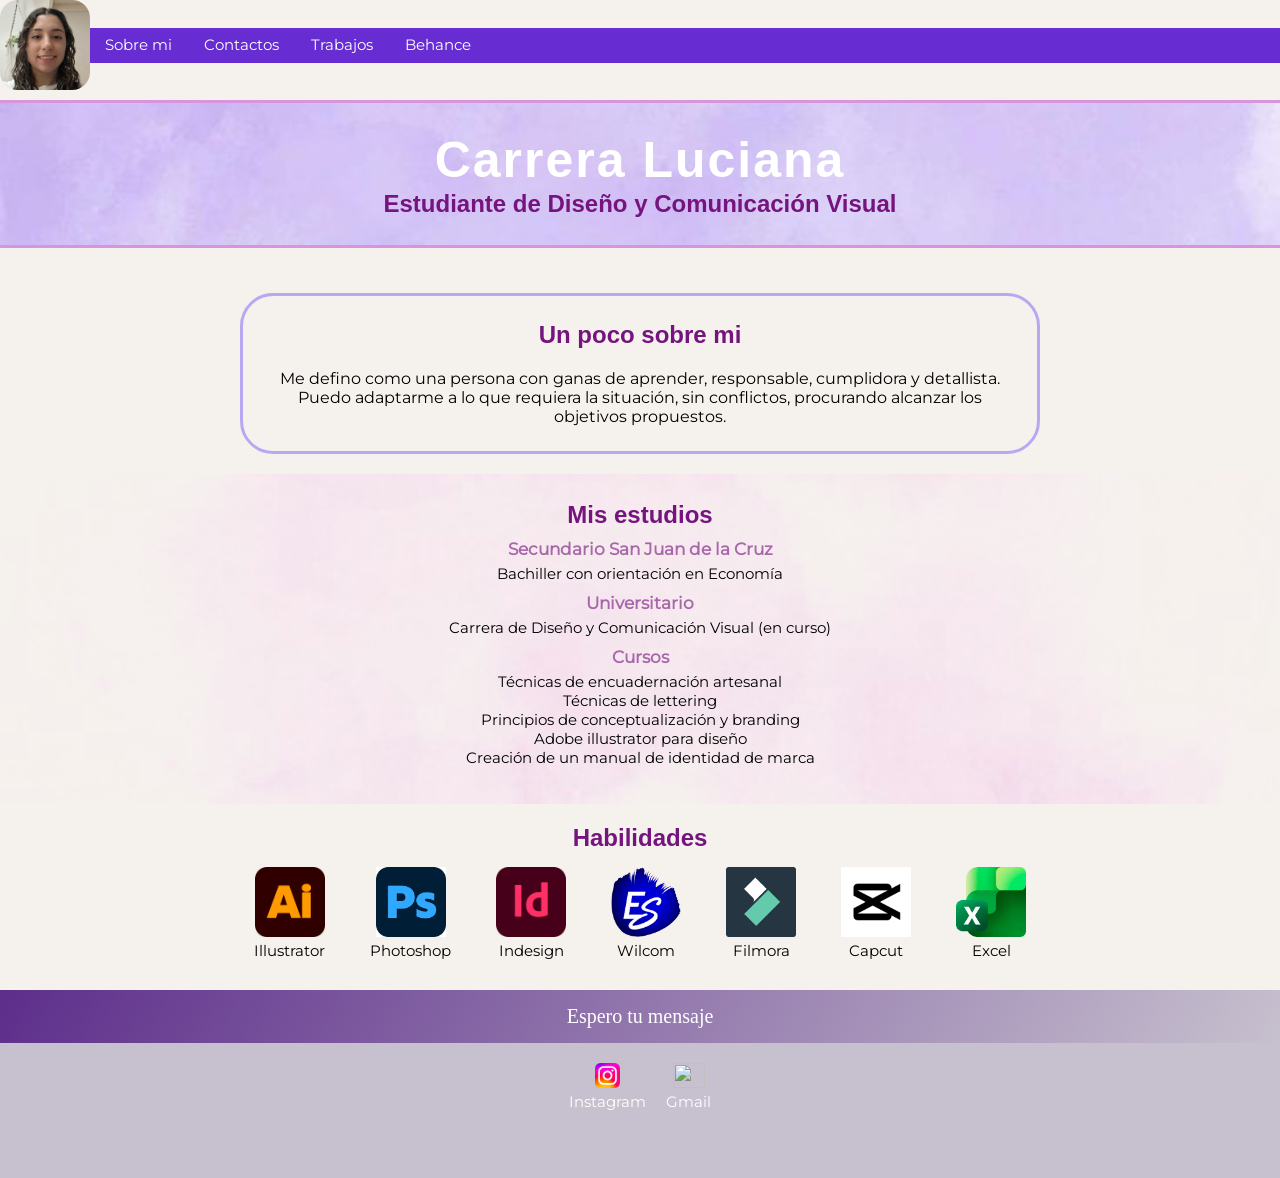
==== index.html @ 027de698 "preentrega" ====
<!DOCTYPE html>
<html>
<!--notas-->

<head>
    <meta charset="utf-8" />
    <title>Prier TP</title>
    <link rel="stylesheet" href="estilos.css" type="text/css">
</head>

<body>
    <header>
        <div class="contenedor">
            <img class="foto" src="img/yo.jpeg" alt="" width="90" height="90" />
            <nav>
                <a href="Sobre-mi.html" target="_self">Sobre mi</a>
                <a href="Contactos.html" target="_self">Contactos</a>
                <a href="Trabajos.html" target="_self">Trabajos</a>
                <a href="https://www.behance.net/lucianacarrera1" target="_blank">Behance</a>
            </nav>
        </div>
    </header>

    <main>
        <section id="info">
            <h1>Carrera Luciana</h1>
            <h2 class="centrado">Estudiante de Diseño y Comunicación Visual</h2>
        </section>

        <section id="yo">
            <article>
                <h2>Un poco sobre mi</h2>
            </article>
            <article>
                <p>Me defino como una persona con ganas de aprender, responsable, cumplidora y detallista.
                    Puedo adaptarme a
                    lo que requiera la situación, sin conflictos, procurando alcanzar los objetivos propuestos.</p>
            </article>
        </section>
        <section id="estudios">
            <h2>Mis estudios</h2>

            <article>
                <h3>Secundario San Juan de la Cruz</h3>
                <p>Bachiller con orientación en Economía</p>
            </article>

            <article>
                <h3>Universitario</h3>
                <p>Carrera de Diseño y Comunicación Visual (en curso)</p>
            </article>

            <article>
                <h3>Cursos</h3>
                <ul>
                    <li>Técnicas de encuadernación artesanal</li>
                    <li>Técnicas de lettering</li>
                    <li>Principios de conceptualización y branding</li>
                    <li>Adobe illustrator para diseño</li>
                    <li>Creación de un manual de identidad de marca</li>
                </ul>
            </article>
        </section>

        <section id="habilidades">
            <h2>Habilidades</h2>
            <ul class="logos">
                <figure>
                    <img src="img/illustrator.png" alt="Illustrator" width="70px" height="70px">
                    <figcaption>
                        Illustrator
                    </figcaption>
                </figure>

                <figure>
                    <img src="img/photoshop.png" alt="photoshop" width="70px" height="70px">
                    <figcaption>
                        Photoshop
                    </figcaption>
                </figure>

                <figure>
                    <img src="img/indesign.png" alt="Indesign" width="70px" height="70px">
                    <figcaption>
                        Indesign
                    </figcaption>
                </figure>

                <figure>
                    <img src="img/wilcom.png" alt="Wilcom" width="70px" height="70px">
                    <figcaption>
                        Wilcom
                    </figcaption>
                </figure>

                <figure>
                    <img src="img/Wondershare_filmora_logo.svg.png" alt="Filmora" width="70px" height="70px">
                    <figcaption>
                        Filmora
                    </figcaption>
                </figure>

                <figure>
                    <img src="img/capcut.png" alt="Capcut" width="70px" height="70px">
                    <figcaption>
                        Capcut
                    </figcaption>
                </figure>

                <figure>
                    <img src="img/excel.png" alt="Excel" width="70px" height="70px">
                    <figcaption>
                        Excel
                    </figcaption>
                </figure>
            </ul>
        </section>

    </main>

    <footer>
        <div>
            <p id="gradiente">Espero tu mensaje</p>
        </div>
        <ul class="gris">
            <li>
                <img src="img/Instagram.png" alt="" width="25" height="25">
                <a href="http://www.instagram.com/lulic_design?igsh=MWIyaWJsNm51OXBpMw==" target="_blank"
                    rel="noopener noreferrer">Instagram</a>
            </li>
            <li>
                <img src="img/Gmail.png" alt="" width="32" height="25">
                <a href="mailto:lucianacarrera2605@gmail.com
                subject=Hola%luciana" target="_top">Gmail</a>
            </li>
        </ul>
    </footer>
</body>

</html>
---- estilos.css ----
@charset "utf-8";
/*notas*/

/*fuentes*/
@font-face {
    font-family: "montserrat-regular";
    src: url(fuentes/Montserrat-Regular.ttf) format(truetype);
    font-weight: normal;
    font-style: normal;
}

@font-face {
    font-family: "montserrat-light";
    src: url(fuentes/Montserrat-Light.ttf);
    font-weight: lighter;
    font-style: normal;
}

@font-face {
    font-family: "montserrat-italic";
    src: url(fuentes/Montserrat-Italic.ttf);
    font-weight: normal;
    font-style: italic;
}

@font-face {
    font-family: "montserrat-bold";
    src: url(fuentes/Montserrat-bold.ttf);
    font-weight: bold;
    font-style: normal;
}

@font-face {
    font-family: "delius-regular";
    src: url(fuentes/Delius-Regular.ttf) format(truetype);
    font-weight: normal;
    font-style: normal;
}

@font-face {
    font-family: "bungee-regular";
    src: url(fuentes/Bungee-Regular.ttf) format(truetype);
    font-weight: normal;
    font-style: normal;
}

@font-face {
    font-family: "galindo-regular";
    src: url(fuentes/Galindo-Regular.ttf) format(truetype);
    font-weight: normal;
    font-style: normal;
}

/*aplicaciones*/
h1 {
    font-family: "bungee-regular", sans-serif;
    color: rgb(255, 255, 255);
    font-size: 50px;
    line-height: 4rem;
    letter-spacing: 2px;
}

h2 {
    font-family: "delius-regular", sans-serif;
    font-size: 24px;
    color: #75147e;
}

* {
    font-family: "montserrat-regular", sans-serif;
    font-size: 15px;
    margin: 0;
    padding: 0;
    box-sizing: border-box;
    list-style-type: none;
    text-align: center;
}

body {
    background-color: rgb(245, 241, 236);
}

main {
    display: flex;
    flex-direction: column;
    align-items: center;
    width: 100%;
}
p {
    font-size: 18px;
}

footer {
    background-color: #c7c0ce;
}

nav {
    display: flex;
    gap: 32px;
    padding: 7px 15px;
    width: 100%;
    height: 35px;
    background-color: rgb(103, 45, 211);

    a {
        text-decoration: none;
        color: #ffffff;
    }

    a:hover {
        color: #a98cdf;
        font-size: 15px;
        font-family: "montserrat-bold";
    }
}

header {
    height: 100px;
}

article {
    margin: 10px;
}


#estudios {
    background-image: url(img/acuarelarosabajo.png);
    background-position: center;
    background-size: cover;
    padding: 27px;
    width: inherit;

    h3 {
        font-size: 17px;
        margin: 10px 0px 5px;
        color: #75147e9c;
    }

    p {
        font-size: 15px;
    }

    li {
        font-size: 15px;
    }
}

#info {
    background-image: url(img/acuarela.jpg);
    background-position: center;
    background-size: cover;
    min-height: 16vh;
    padding: 27px;
    margin: 0px 0px 15px;
    border-left-width: 0;
    border-right-width: 0;
    border-color: #d795dd;
    border-style: solid;
    width: inherit;
}

#gradiente {
    background: linear-gradient(120deg, #5d2e8b, transparent);
    padding: 15px;
    font-size: 20px;
    color: white;
    font-family: 'delius-regular';
}

#yo {
    padding: 15px;
    border: #2500ff4d;
    border-radius: 33px;
    border-style: solid;
    max-width: 800px;
    margin: 30px 0px 20px;

    h2 {
        padding: 0px 0px 10px;
    }

    p {
        font-size: 16px;
    }
}

.gris {
    height: 135px;
    padding: 20px;
    display: flex;
    flex-direction: row;
    justify-content: center;
    align-items: flex-start;
    gap: 20px;

    a {
        font-size: 15px;
        display: flex;
        text-decoration: none;
        color: #ffffff;
    }

    a:hover {
        color: #a98cdf;
        font-size: 15px;
        font-family: "montserrat-bold";
    }
}

.contenedor {
    display: flex;
    align-items: center;
}

.foto {
    border-radius: 18px;
}

#habilidades {
    margin: 5px 0px 30px;
    h2 {
        padding: 15px;
    }

    ul {
        display: flex;
        flex-wrap: wrap;
        justify-content: center;
        gap: 15px 45px;
        min-width: 220px;
    }
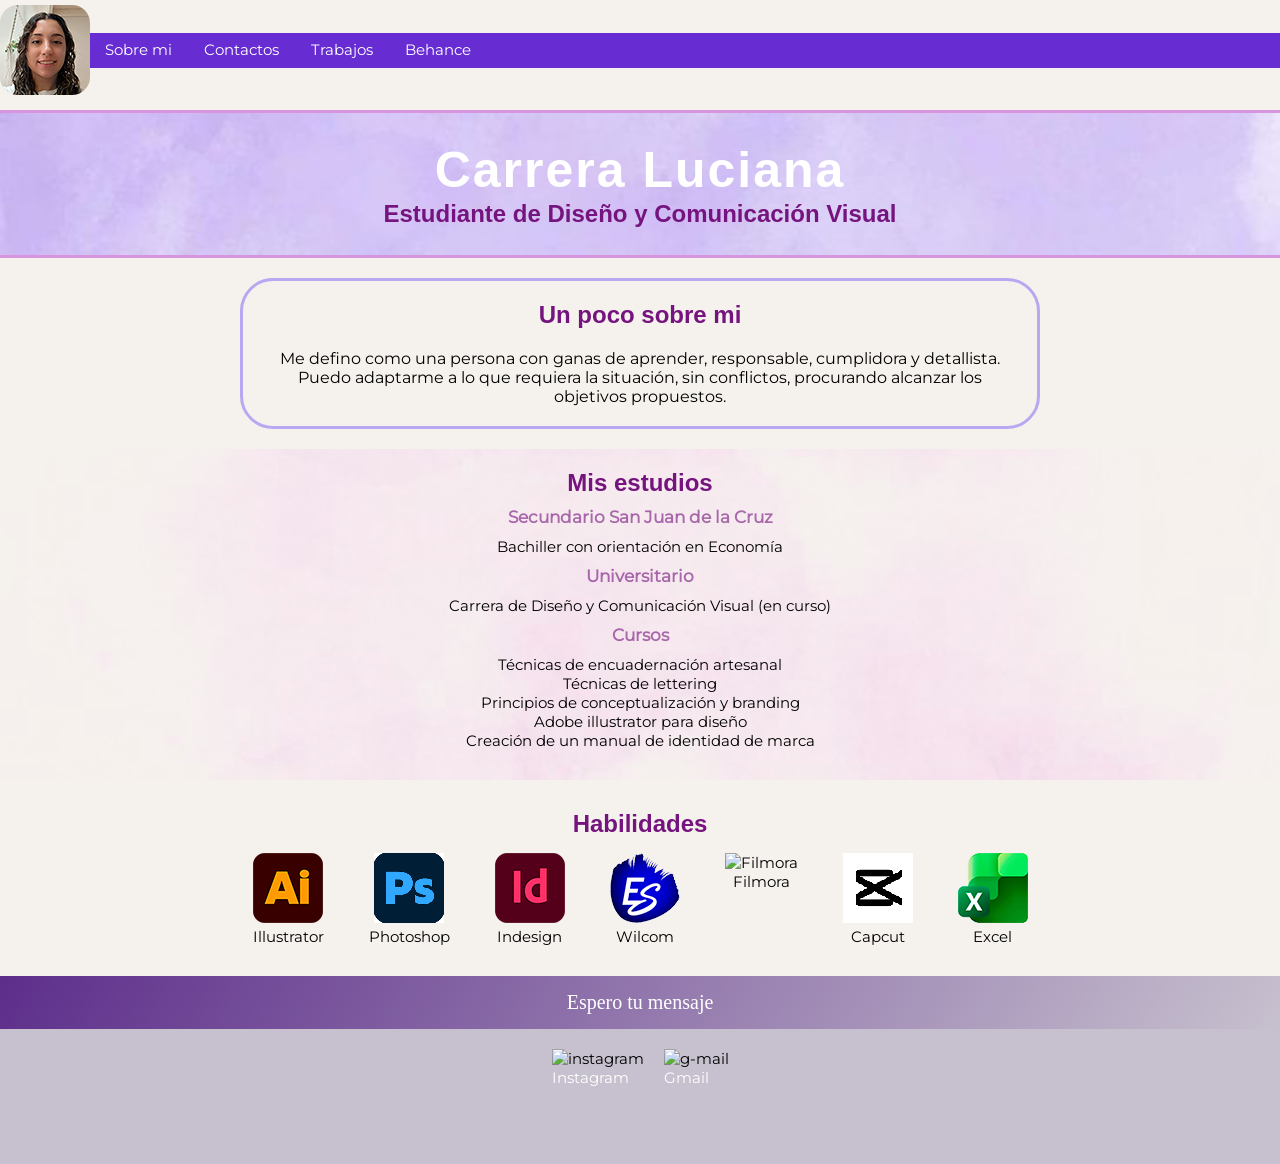
==== commit 9c34a0c5: "entrega" ====
--- a/index.html
+++ b/index.html
@@ -10,15 +10,13 @@
 
 <body>
     <header>
-        <div class="contenedor">
-            <img class="foto" src="img/yo.jpeg" alt="" width="90" height="90" />
-            <nav>
-                <a href="Sobre-mi.html" target="_self">Sobre mi</a>
-                <a href="Contactos.html" target="_self">Contactos</a>
-                <a href="Trabajos.html" target="_self">Trabajos</a>
-                <a href="https://www.behance.net/lucianacarrera1" target="_blank">Behance</a>
-            </nav>
-        </div>
+        <img class="foto" src="img/yo.jpg" alt="foto de perfil" width="90" height="90" />
+        <nav>
+            <a href="Sobre-mi.html" target="_self">Sobre mi</a>
+            <a href="Contactos.html" target="_self">Contactos</a>
+            <a href="Trabajos.html" target="_self">Trabajos</a>
+            <a href="https://www.behance.net/lucianacarrera1" target="_blank">Behance</a>
+        </nav>
     </header>
 
     <main>
@@ -37,6 +35,7 @@
                     lo que requiera la situación, sin conflictos, procurando alcanzar los objetivos propuestos.</p>
             </article>
         </section>
+        
         <section id="estudios">
             <h2>Mis estudios</h2>
 
@@ -64,7 +63,7 @@
 
         <section id="habilidades">
             <h2>Habilidades</h2>
-            <ul class="logos">
+            <div class="logos">
                 <figure>
                     <img src="img/illustrator.png" alt="Illustrator" width="70px" height="70px">
                     <figcaption>
@@ -94,7 +93,7 @@
                 </figure>
 
                 <figure>
-                    <img src="img/Wondershare_filmora_logo.svg.png" alt="Filmora" width="70px" height="70px">
+                    <img src="img/wondershare_filmora_logo.svg.png" alt="Filmora" width="70px" height="70px">
                     <figcaption>
                         Filmora
                     </figcaption>
@@ -113,7 +112,7 @@
                         Excel
                     </figcaption>
                 </figure>
-            </ul>
+            </div>
         </section>
 
     </main>
@@ -124,12 +123,12 @@
         </div>
         <ul class="gris">
             <li>
-                <img src="img/Instagram.png" alt="" width="25" height="25">
+                <img src="img/instagram.png" alt="instagram" width="25" height="25">
                 <a href="http://www.instagram.com/lulic_design?igsh=MWIyaWJsNm51OXBpMw==" target="_blank"
                     rel="noopener noreferrer">Instagram</a>
             </li>
             <li>
-                <img src="img/Gmail.png" alt="" width="32" height="25">
+                <img src="img/gmail.png" alt="g-mail" width="32" height="25">
                 <a href="mailto:lucianacarrera2605@gmail.com
                 subject=Hola%luciana" target="_top">Gmail</a>
             </li>
--- a/estilos.css
+++ b/estilos.css
@@ -11,21 +11,21 @@
 
 @font-face {
     font-family: "montserrat-light";
-    src: url(fuentes/Montserrat-Light.ttf);
+    src: url(fuentes/Montserrat-Light.ttf) format(truetype-variations); 
     font-weight: lighter;
     font-style: normal;
 }
 
 @font-face {
     font-family: "montserrat-italic";
-    src: url(fuentes/Montserrat-Italic.ttf);
+    src: url(fuentes/Montserrat-Italic.ttf) format(truetype-variations);
     font-weight: normal;
     font-style: italic;
 }
 
 @font-face {
     font-family: "montserrat-bold";
-    src: url(fuentes/Montserrat-bold.ttf);
+    src: url(fuentes/Montserrat-bold.ttf) format(truetype-variations);
     font-weight: bold;
     font-style: normal;
 }
@@ -86,6 +86,7 @@
     align-items: center;
     width: 100%;
 }
+
 p {
     font-size: 18px;
 }
@@ -101,21 +102,24 @@
     width: 100%;
     height: 35px;
     background-color: rgb(103, 45, 211);
-
-    a {
-        text-decoration: none;
-        color: #ffffff;
-    }
-
-    a:hover {
-        color: #a98cdf;
-        font-size: 15px;
-        font-family: "montserrat-bold";
-    }
-}
+}
+
+nav a {
+    text-decoration: none;
+    color: #ffffff;
+}
+
+nav a:hover {
+    color: #a98cdf;
+    font-size: 15px;
+    font-family: "montserrat-bold";
+}
+
 
 header {
     height: 100px;
+    display: flex;
+    align-items: center;
 }
 
 article {
@@ -127,22 +131,23 @@
     background-image: url(img/acuarelarosabajo.png);
     background-position: center;
     background-size: cover;
-    padding: 27px;
+    padding: 20px;
+    margin: 10px;
     width: inherit;
-
-    h3 {
-        font-size: 17px;
-        margin: 10px 0px 5px;
-        color: #75147e9c;
-    }
-
-    p {
-        font-size: 15px;
-    }
-
-    li {
-        font-size: 15px;
-    }
+}
+
+#estudios h3 {
+    font-size: 17px;
+    margin: 10px 0px 10px;
+    color: #75147e9c;
+}
+
+#estudios p {
+    font-size: 15px;
+}
+
+#estudios li {
+    font-size: 15px;
 }
 
 #info {
@@ -151,7 +156,7 @@
     background-size: cover;
     min-height: 16vh;
     padding: 27px;
-    margin: 0px 0px 15px;
+    margin: 10px 0px 10px;
     border-left-width: 0;
     border-right-width: 0;
     border-color: #d795dd;
@@ -168,20 +173,20 @@
 }
 
 #yo {
-    padding: 15px;
+    padding: 10px;
     border: #2500ff4d;
     border-radius: 33px;
     border-style: solid;
     max-width: 800px;
-    margin: 30px 0px 20px;
-
-    h2 {
-        padding: 0px 0px 10px;
-    }
-
-    p {
-        font-size: 16px;
-    }
+    margin: 10px 0px 10px;
+}
+
+#yo h2 {
+    padding: 0px 0px 10px;
+}
+
+#yo p {
+    font-size: 16px;
 }
 
 .gris {
@@ -192,24 +197,19 @@
     justify-content: center;
     align-items: flex-start;
     gap: 20px;
-
-    a {
-        font-size: 15px;
-        display: flex;
-        text-decoration: none;
-        color: #ffffff;
-    }
-
-    a:hover {
-        color: #a98cdf;
-        font-size: 15px;
-        font-family: "montserrat-bold";
-    }
-}
-
-.contenedor {
-    display: flex;
-    align-items: center;
+}
+
+.gris a {
+    font-size: 15px;
+    display: flex;
+    text-decoration: none;
+    color: #ffffff;
+}
+
+.gris a:hover {
+    color: #a98cdf;
+    font-size: 15px;
+    font-family: "montserrat-italic";
 }
 
 .foto {
@@ -218,15 +218,16 @@
 
 #habilidades {
     margin: 5px 0px 30px;
-    h2 {
-        padding: 15px;
-    }
-
-    ul {
-        display: flex;
-        flex-wrap: wrap;
-        justify-content: center;
-        gap: 15px 45px;
-        min-width: 220px;
-    }
-  +}
+
+#habilidades h2 {
+    padding: 15px;
+}
+
+#habilidades div {
+    display: flex;
+    flex-wrap: wrap;
+    justify-content: center;
+    gap: 15px 45px;
+    min-width: 220px;
+}
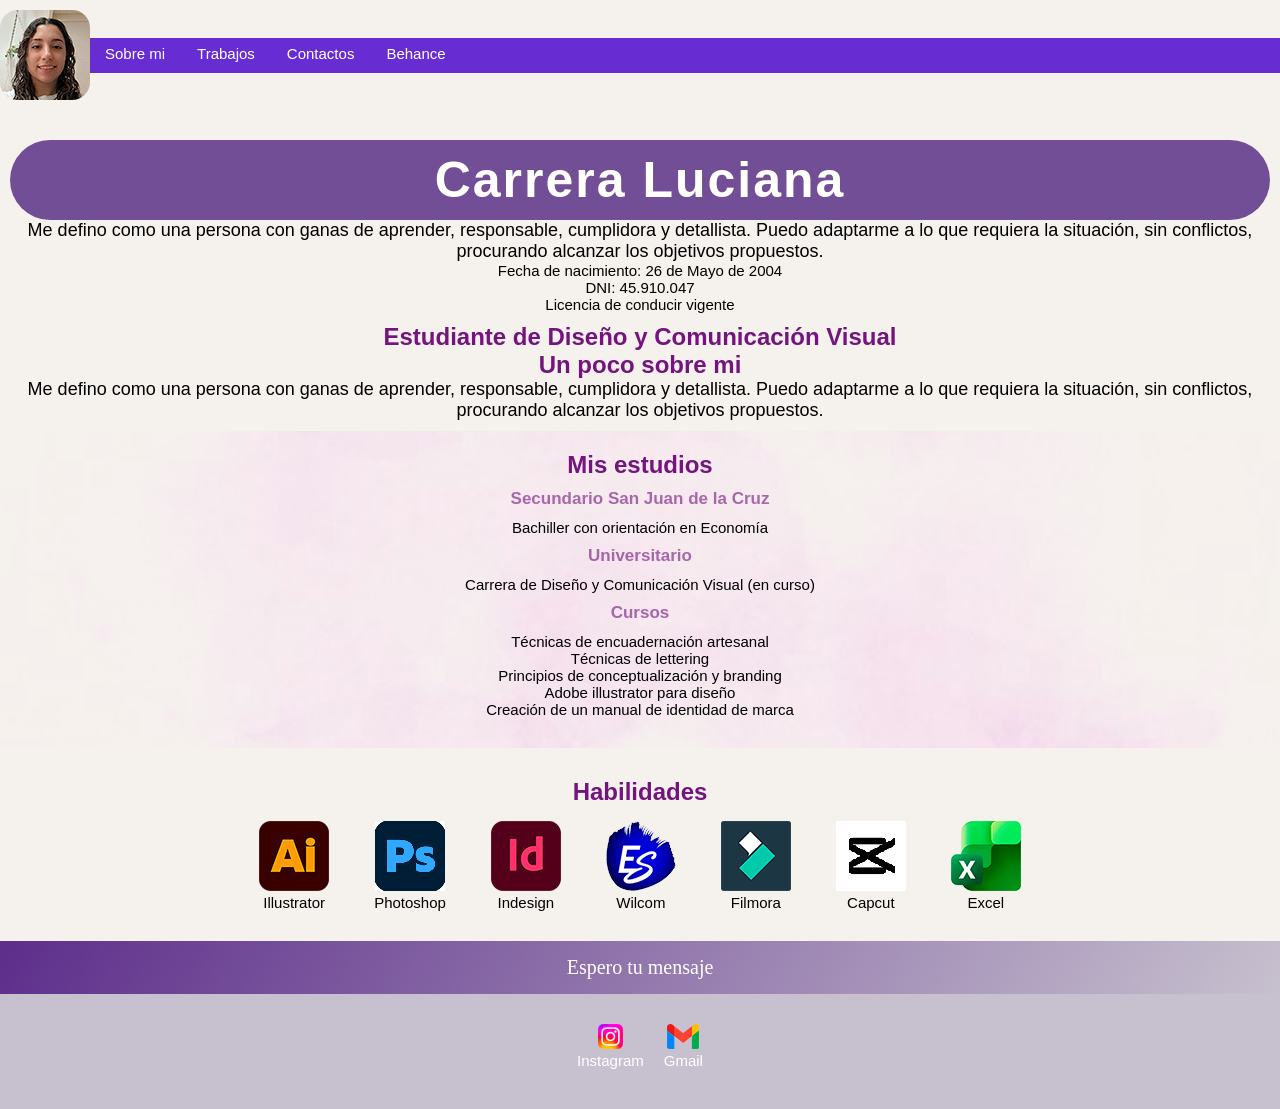
==== commit bd866c22: "agrego fuentes" ====
--- a/index.html
+++ b/index.html
@@ -4,8 +4,9 @@
 
 <head>
     <meta charset="utf-8" />
-    <title>Prier TP</title>
+    <title>Primer TP</title>
     <link rel="stylesheet" href="estilos.css" type="text/css">
+    <link rel="icon" href="img/logo.jpg">
 </head>
 
 <body>
@@ -13,29 +14,36 @@
         <img class="foto" src="img/yo.jpg" alt="foto de perfil" width="90" height="90" />
         <nav>
             <a href="Sobre-mi.html" target="_self">Sobre mi</a>
+            <a href="Trabajos.html" target="_self">Trabajos</a>
             <a href="Contactos.html" target="_self">Contactos</a>
-            <a href="Trabajos.html" target="_self">Trabajos</a>
             <a href="https://www.behance.net/lucianacarrera1" target="_blank">Behance</a>
         </nav>
     </header>
 
     <main>
-        <section id="info">
-            <h1>Carrera Luciana</h1>
+        <section id="infopersonal">
+            <article>
+                <h1 class="nombre">Carrera Luciana</h1>
+                <div>
+                    <p> Me defino como una persona con ganas de aprender, responsable, cumplidora y detallista. Puedo adaptarme a lo que requiera la situación, sin conflictos, procurando alcanzar los objetivos propuestos.</p>
+                    <ol>
+                        <li>Fecha de nacimiento: 26 de Mayo de 2004</li>
+                        <li>DNI: 45.910.047</li>
+                        <li>Licencia de conducir vigente</li>
+                    </ol>
+                </div>
+            </article>
+           
             <h2 class="centrado">Estudiante de Diseño y Comunicación Visual</h2>
         </section>
 
-        <section id="yo">
-            <article>
-                <h2>Un poco sobre mi</h2>
-            </article>
-            <article>
-                <p>Me defino como una persona con ganas de aprender, responsable, cumplidora y detallista.
-                    Puedo adaptarme a
-                    lo que requiera la situación, sin conflictos, procurando alcanzar los objetivos propuestos.</p>
-            </article>
+        <section id="imagenes">
+            <h2>Un poco sobre mi</h2>
+            <p>Me defino como una persona con ganas de aprender, responsable, cumplidora y detallista.
+                Puedo adaptarme a
+                lo que requiera la situación, sin conflictos, procurando alcanzar los objetivos propuestos.</p>
         </section>
-        
+
         <section id="estudios">
             <h2>Mis estudios</h2>
 
--- a/estilos.css
+++ b/estilos.css
@@ -1,59 +1,37 @@
 @charset "utf-8";
-/*notas*/
 
 /*fuentes*/
 @font-face {
-    font-family: "montserrat-regular";
-    src: url(fuentes/Montserrat-Regular.ttf) format(truetype);
+    font-family: "capriola-regular";
+    src: url(fuentes/Capriola-Regular.ttf) format(truetype-variations);
+    font-weight: bold;
+    font-style: normal;
+}
+
+@font-face {
+    font-family: "afacadflux-bold";
+    src: url(fuentes/AfacadFlux-Bold.ttf) format(truetype);
+    font-weight: bold;
+    font-style: normal;
+}
+
+@font-face {
+    font-family: "afacadflux-regular";
+    src: url(fuentes/AfacadFlux-Regular.ttf) format(truetype);
     font-weight: normal;
     font-style: normal;
 }
 
 @font-face {
-    font-family: "montserrat-light";
-    src: url(fuentes/Montserrat-Light.ttf) format(truetype-variations); 
+    font-family: "afacadfluz-light";
+    src: url(fuentes/AfacadFlux-Light.ttf) format(truetype);
     font-weight: lighter;
-    font-style: normal;
-}
-
-@font-face {
-    font-family: "montserrat-italic";
-    src: url(fuentes/Montserrat-Italic.ttf) format(truetype-variations);
-    font-weight: normal;
-    font-style: italic;
-}
-
-@font-face {
-    font-family: "montserrat-bold";
-    src: url(fuentes/Montserrat-bold.ttf) format(truetype-variations);
-    font-weight: bold;
-    font-style: normal;
-}
-
-@font-face {
-    font-family: "delius-regular";
-    src: url(fuentes/Delius-Regular.ttf) format(truetype);
-    font-weight: normal;
-    font-style: normal;
-}
-
-@font-face {
-    font-family: "bungee-regular";
-    src: url(fuentes/Bungee-Regular.ttf) format(truetype);
-    font-weight: normal;
-    font-style: normal;
-}
-
-@font-face {
-    font-family: "galindo-regular";
-    src: url(fuentes/Galindo-Regular.ttf) format(truetype);
-    font-weight: normal;
     font-style: normal;
 }
 
 /*aplicaciones*/
 h1 {
-    font-family: "bungee-regular", sans-serif;
+    font-family: "capriola-regular", sans-serif;
     color: rgb(255, 255, 255);
     font-size: 50px;
     line-height: 4rem;
@@ -112,12 +90,12 @@
 nav a:hover {
     color: #a98cdf;
     font-size: 15px;
-    font-family: "montserrat-bold";
+    font-weight: bold;
 }
 
 
 header {
-    height: 100px;
+    padding: 10px 0px 30px;
     display: flex;
     align-items: center;
 }
@@ -125,7 +103,6 @@
 article {
     margin: 10px;
 }
-
 
 #estudios {
     background-image: url(img/acuarelarosabajo.png);
@@ -178,7 +155,7 @@
     border-radius: 33px;
     border-style: solid;
     max-width: 800px;
-    margin: 10px 0px 10px;
+    margin: 15px 0px 10px;
 }
 
 #yo h2 {
@@ -190,8 +167,7 @@
 }
 
 .gris {
-    height: 135px;
-    padding: 20px;
+    padding: 30px 0px 40px 0px;
     display: flex;
     flex-direction: row;
     justify-content: center;
@@ -209,7 +185,7 @@
 .gris a:hover {
     color: #a98cdf;
     font-size: 15px;
-    font-family: "montserrat-italic";
+    font-style: italic;
 }
 
 .foto {
@@ -230,4 +206,10 @@
     justify-content: center;
     gap: 15px 45px;
     min-width: 220px;
+}
+
+.nombre {
+    background-color: #724E96;
+    padding:10px;
+    border-radius: 40px;
 }
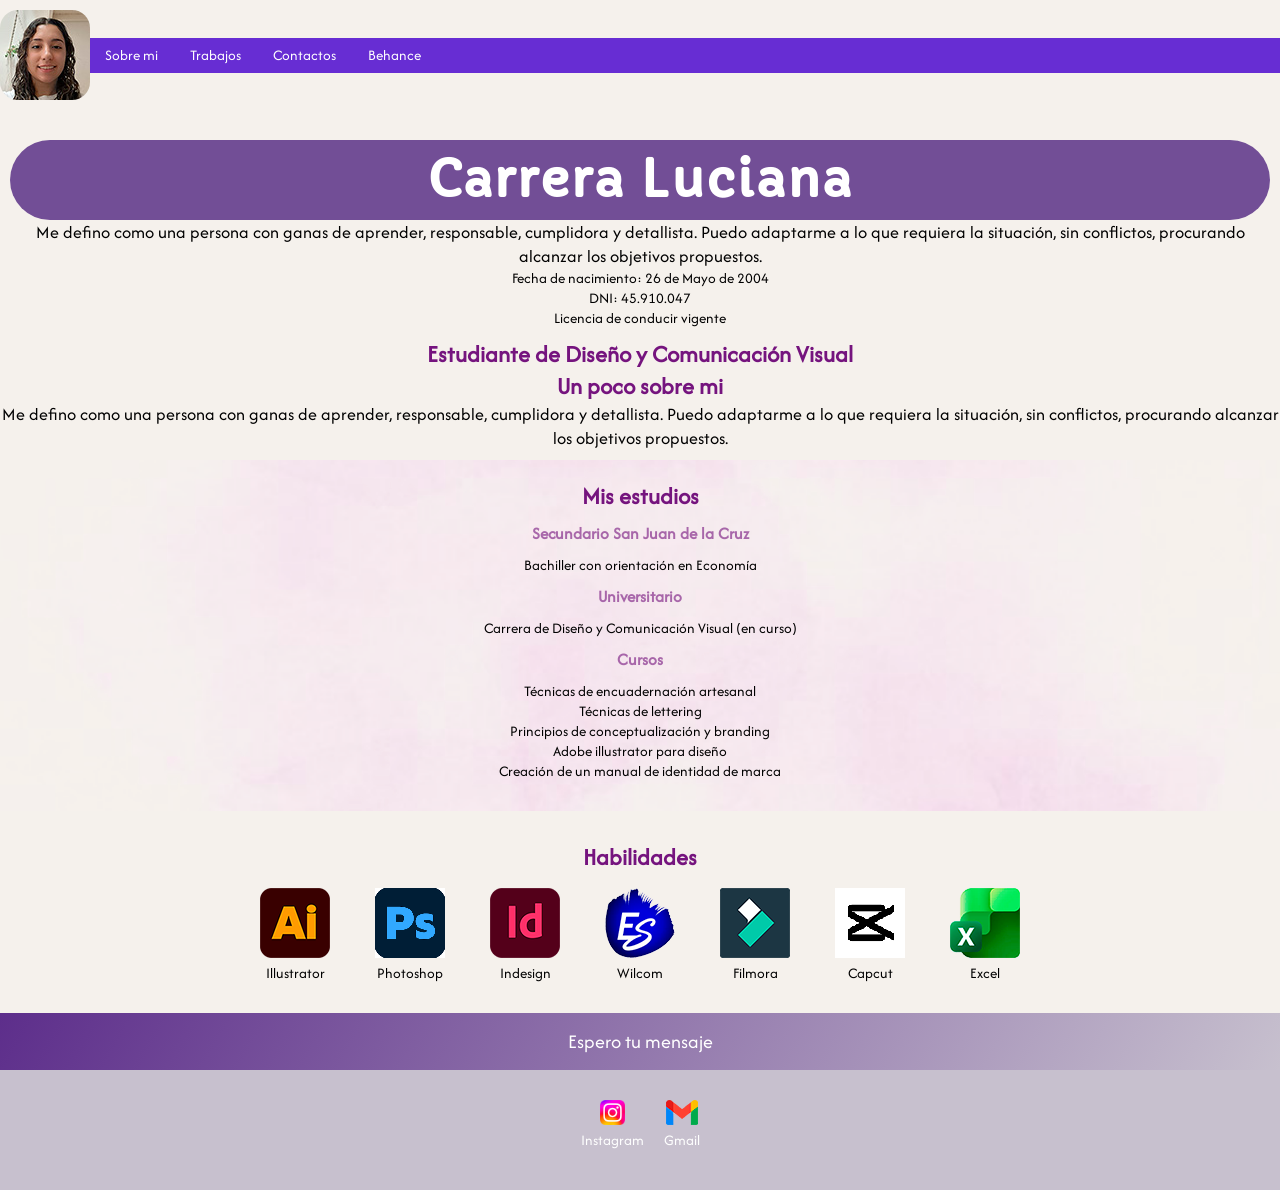
==== commit ec9b6337: "imagenes" ====
--- a/index.html
+++ b/index.html
@@ -13,7 +13,7 @@
     <header>
         <img class="foto" src="img/yo.jpg" alt="foto de perfil" width="90" height="90" />
         <nav>
-            <a href="Sobre-mi.html" target="_self">Sobre mi</a>
+            <a href="sobre-mi.html" target="_self">Sobre mi</a>
             <a href="Trabajos.html" target="_self">Trabajos</a>
             <a href="Contactos.html" target="_self">Contactos</a>
             <a href="https://www.behance.net/lucianacarrera1" target="_blank">Behance</a>
@@ -33,7 +33,6 @@
                     </ol>
                 </div>
             </article>
-           
             <h2 class="centrado">Estudiante de Diseño y Comunicación Visual</h2>
         </section>
 
--- a/estilos.css
+++ b/estilos.css
@@ -1,37 +1,38 @@
 @charset "utf-8";
 
 /*fuentes*/
-@font-face {
-    font-family: "capriola-regular";
-    src: url(fuentes/Capriola-Regular.ttf) format(truetype-variations);
-    font-weight: bold;
+
+@font-face {
+    font-family: "capriola";
+    src: url(fuentes/Capriola-Regular.ttf) format(truetype);
+    font-weight: normal;
     font-style: normal;
+}
+
+@font-face {
+    font-family: "afacadflux-regular";
+    src: url(fuentes/AfacadFlux-Regular.ttf) format(truetype);
+    font-weight: normal;
+    font-size: normal;
 }
 
 @font-face {
     font-family: "afacadflux-bold";
     src: url(fuentes/AfacadFlux-Bold.ttf) format(truetype);
     font-weight: bold;
-    font-style: normal;
-}
-
-@font-face {
-    font-family: "afacadflux-regular";
-    src: url(fuentes/AfacadFlux-Regular.ttf) format(truetype);
-    font-weight: normal;
-    font-style: normal;
-}
-
-@font-face {
-    font-family: "afacadfluz-light";
+    font-size: normal;
+}
+
+@font-face {
+    font-family: "afacadflux-light";
     src: url(fuentes/AfacadFlux-Light.ttf) format(truetype);
     font-weight: lighter;
-    font-style: normal;
+    font-size: normal;
 }
 
 /*aplicaciones*/
 h1 {
-    font-family: "capriola-regular", sans-serif;
+    font-family: "capriola", sans-serif;
     color: rgb(255, 255, 255);
     font-size: 50px;
     line-height: 4rem;
@@ -39,13 +40,13 @@
 }
 
 h2 {
-    font-family: "delius-regular", sans-serif;
+    font-family: "afacadflux-regular", sans-serif;
     font-size: 24px;
     color: #75147e;
 }
 
 * {
-    font-family: "montserrat-regular", sans-serif;
+    font-family: "afacadflux-regular", sans-serif;
     font-size: 15px;
     margin: 0;
     padding: 0;
@@ -146,7 +147,7 @@
     padding: 15px;
     font-size: 20px;
     color: white;
-    font-family: 'delius-regular';
+    font-family: "afacadflux-regular";
 }
 
 #yo {
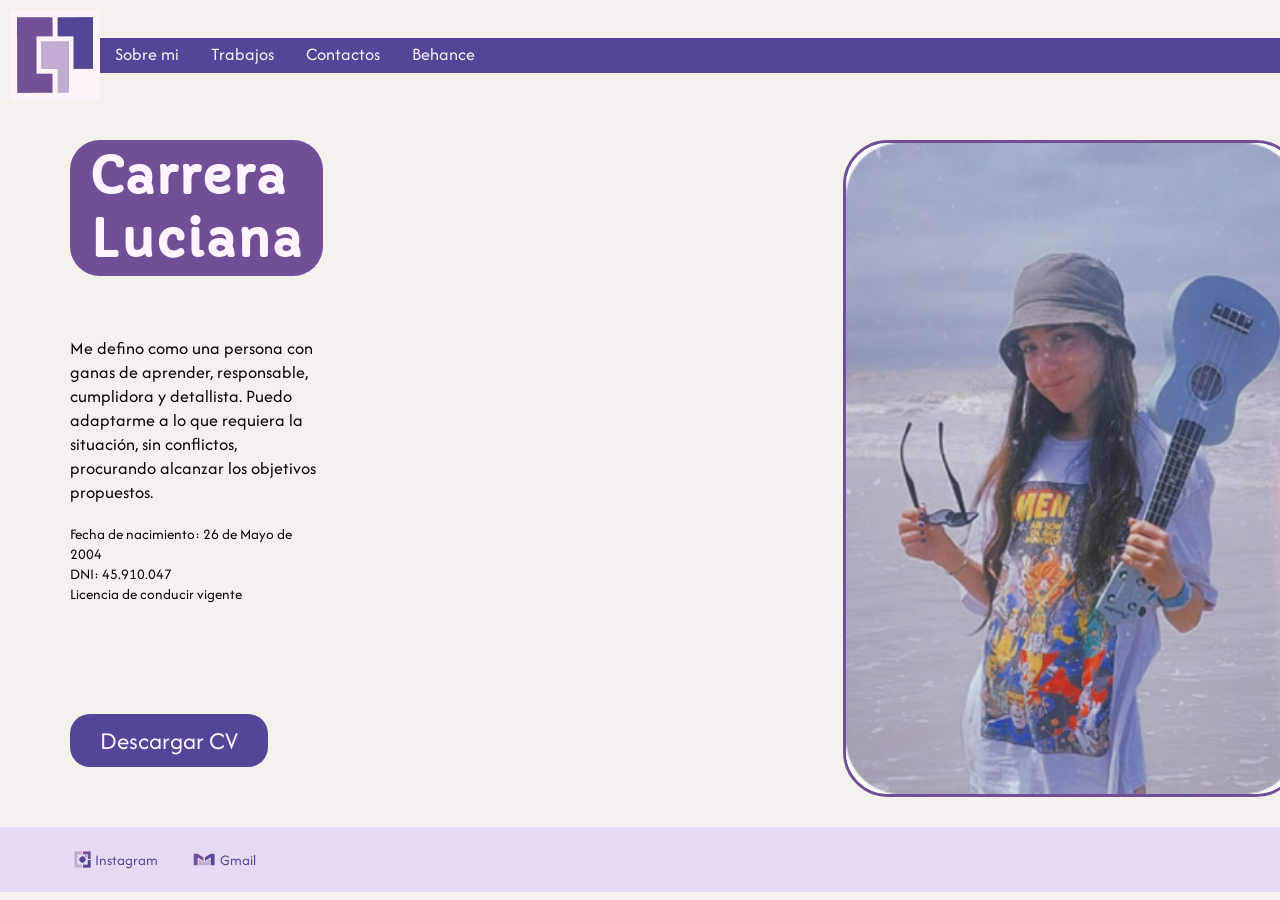
==== commit 57e0ad38: "imagenes index" ====
--- a/index.html
+++ b/index.html
@@ -11,10 +11,10 @@
 
 <body>
     <header>
-        <img class="foto" src="img/yo.jpg" alt="foto de perfil" width="90" height="90" />
+        <img class="foto" src="img/logoj.jpg" alt="foto de perfil" width="90" height="90" />
         <nav>
             <a href="sobre-mi.html" target="_self">Sobre mi</a>
-            <a href="Trabajos.html" target="_self">Trabajos</a>
+            <a href="trabajos.html" target="_self">Trabajos</a>
             <a href="Contactos.html" target="_self">Contactos</a>
             <a href="https://www.behance.net/lucianacarrera1" target="_blank">Behance</a>
         </nav>
@@ -22,120 +22,37 @@
 
     <main>
         <section id="infopersonal">
-            <article>
-                <h1 class="nombre">Carrera Luciana</h1>
+            <article class="nombre">
+                <h1>Carrera Luciana</h1>
                 <div>
-                    <p> Me defino como una persona con ganas de aprender, responsable, cumplidora y detallista. Puedo adaptarme a lo que requiera la situación, sin conflictos, procurando alcanzar los objetivos propuestos.</p>
+                    <p> Me defino como una persona con ganas de aprender, responsable, cumplidora y detallista. Puedo
+                        adaptarme a lo que requiera la situación, sin conflictos, procurando alcanzar los objetivos
+                        propuestos.</p>
                     <ol>
                         <li>Fecha de nacimiento: 26 de Mayo de 2004</li>
                         <li>DNI: 45.910.047</li>
                         <li>Licencia de conducir vigente</li>
                     </ol>
                 </div>
+            <a class="botoncv" href="pdf/carrera_luciana_cv.pdf" download>Descargar CV</a>
             </article>
-            <h2 class="centrado">Estudiante de Diseño y Comunicación Visual</h2>
-        </section>
-
-        <section id="imagenes">
-            <h2>Un poco sobre mi</h2>
-            <p>Me defino como una persona con ganas de aprender, responsable, cumplidora y detallista.
-                Puedo adaptarme a
-                lo que requiera la situación, sin conflictos, procurando alcanzar los objetivos propuestos.</p>
-        </section>
-
-        <section id="estudios">
-            <h2>Mis estudios</h2>
-
-            <article>
-                <h3>Secundario San Juan de la Cruz</h3>
-                <p>Bachiller con orientación en Economía</p>
+            <article class="imagenpersonal">
+                <img src="img/fotopersonal1.jpg" alt="fotopersonal1">
+                <img src="img/fotopersonal2.jpg" alt="fotopersonal2">
             </article>
-
-            <article>
-                <h3>Universitario</h3>
-                <p>Carrera de Diseño y Comunicación Visual (en curso)</p>
-            </article>
-
-            <article>
-                <h3>Cursos</h3>
-                <ul>
-                    <li>Técnicas de encuadernación artesanal</li>
-                    <li>Técnicas de lettering</li>
-                    <li>Principios de conceptualización y branding</li>
-                    <li>Adobe illustrator para diseño</li>
-                    <li>Creación de un manual de identidad de marca</li>
-                </ul>
-            </article>
-        </section>
-
-        <section id="habilidades">
-            <h2>Habilidades</h2>
-            <div class="logos">
-                <figure>
-                    <img src="img/illustrator.png" alt="Illustrator" width="70px" height="70px">
-                    <figcaption>
-                        Illustrator
-                    </figcaption>
-                </figure>
-
-                <figure>
-                    <img src="img/photoshop.png" alt="photoshop" width="70px" height="70px">
-                    <figcaption>
-                        Photoshop
-                    </figcaption>
-                </figure>
-
-                <figure>
-                    <img src="img/indesign.png" alt="Indesign" width="70px" height="70px">
-                    <figcaption>
-                        Indesign
-                    </figcaption>
-                </figure>
-
-                <figure>
-                    <img src="img/wilcom.png" alt="Wilcom" width="70px" height="70px">
-                    <figcaption>
-                        Wilcom
-                    </figcaption>
-                </figure>
-
-                <figure>
-                    <img src="img/wondershare_filmora_logo.svg.png" alt="Filmora" width="70px" height="70px">
-                    <figcaption>
-                        Filmora
-                    </figcaption>
-                </figure>
-
-                <figure>
-                    <img src="img/capcut.png" alt="Capcut" width="70px" height="70px">
-                    <figcaption>
-                        Capcut
-                    </figcaption>
-                </figure>
-
-                <figure>
-                    <img src="img/excel.png" alt="Excel" width="70px" height="70px">
-                    <figcaption>
-                        Excel
-                    </figcaption>
-                </figure>
-            </div>
         </section>
 
     </main>
 
     <footer>
-        <div>
-            <p id="gradiente">Espero tu mensaje</p>
-        </div>
         <ul class="gris">
             <li>
-                <img src="img/instagram.png" alt="instagram" width="25" height="25">
+                <img src="img/instagramvioleta.png" alt="instagram" width="25" height="25">
                 <a href="http://www.instagram.com/lulic_design?igsh=MWIyaWJsNm51OXBpMw==" target="_blank"
                     rel="noopener noreferrer">Instagram</a>
             </li>
             <li>
-                <img src="img/gmail.png" alt="g-mail" width="32" height="25">
+                <img src="img/gmailvioleta.png" alt="g-mail" width="32" height="25">
                 <a href="mailto:lucianacarrera2605@gmail.com
                 subject=Hola%luciana" target="_top">Gmail</a>
             </li>
--- a/estilos.css
+++ b/estilos.css
@@ -31,20 +31,6 @@
 }
 
 /*aplicaciones*/
-h1 {
-    font-family: "capriola", sans-serif;
-    color: rgb(255, 255, 255);
-    font-size: 50px;
-    line-height: 4rem;
-    letter-spacing: 2px;
-}
-
-h2 {
-    font-family: "afacadflux-regular", sans-serif;
-    font-size: 24px;
-    color: #75147e;
-}
-
 * {
     font-family: "afacadflux-regular", sans-serif;
     font-size: 15px;
@@ -52,26 +38,51 @@
     padding: 0;
     box-sizing: border-box;
     list-style-type: none;
-    text-align: center;
-}
+}
+
+h1 {
+    font-family: "capriola", sans-serif;
+    color: var(--crema);
+    font-size: 50px;
+    letter-spacing: 2px;
+    background-color: var(--violeta-oscuro);
+    border-radius: 30px;
+    padding: 5px 20px 5px 20px;
+    display: inline-block;
+    width: fit-content;
+}
+
+h2 {
+    font-family: "capriola", sans-serif;
+    font-size: 24px;
+    color: #75147e;
+}
+
+h3 {
+    font-family: "afacadflux-bold";
+    font-size: 32px;
+    color: #724E96;
+}
+
+h4 {
+    font-family: "afacadflux-regular";
+    font-size: 20px;
+}
+
+p {
+    font-size: 18px;
+    font-family: "afacadflux-regular";
+}
+
 
 body {
     background-color: rgb(245, 241, 236);
 }
 
-main {
-    display: flex;
-    flex-direction: column;
-    align-items: center;
-    width: 100%;
-}
-
-p {
-    font-size: 18px;
-}
-
-footer {
-    background-color: #c7c0ce;
+header {
+    padding: 10px 0 30px 10px;
+    display: flex;
+    align-items: center;
 }
 
 nav {
@@ -80,137 +91,175 @@
     padding: 7px 15px;
     width: 100%;
     height: 35px;
-    background-color: rgb(103, 45, 211);
+    background-color: var(--nav);
+    align-items: flex-end;
 }
 
 nav a {
     text-decoration: none;
-    color: #ffffff;
+    color: var(--crema);
+    font-size: 18px;
 }
 
 nav a:hover {
-    color: #a98cdf;
-    font-size: 15px;
+    color: #1d115c;
+    font-size: 18px;
     font-weight: bold;
 }
 
-
-header {
-    padding: 10px 0px 30px;
-    display: flex;
-    align-items: center;
+main {
+    display: flex;
+    width: 100%;
+    margin: 0 60px 0 60px;
+}
+
+footer {
+    background-color: var(--footer);
+    margin: 20px 0 0 0;
 }
 
 article {
     margin: 10px;
 }
 
-#estudios {
-    background-image: url(img/acuarelarosabajo.png);
-    background-position: center;
-    background-size: cover;
-    padding: 20px;
-    margin: 10px;
-    width: inherit;
-}
-
-#estudios h3 {
-    font-size: 17px;
-    margin: 10px 0px 10px;
-    color: #75147e9c;
-}
-
-#estudios p {
-    font-size: 15px;
-}
-
-#estudios li {
-    font-size: 15px;
-}
-
-#info {
-    background-image: url(img/acuarela.jpg);
-    background-position: center;
-    background-size: cover;
-    min-height: 16vh;
-    padding: 27px;
-    margin: 10px 0px 10px;
-    border-left-width: 0;
-    border-right-width: 0;
-    border-color: #d795dd;
-    border-style: solid;
-    width: inherit;
-}
-
-#gradiente {
-    background: linear-gradient(120deg, #5d2e8b, transparent);
-    padding: 15px;
-    font-size: 20px;
-    color: white;
-    font-family: "afacadflux-regular";
-}
-
-#yo {
-    padding: 10px;
-    border: #2500ff4d;
-    border-radius: 33px;
-    border-style: solid;
-    max-width: 800px;
-    margin: 15px 0px 10px;
-}
-
-#yo h2 {
-    padding: 0px 0px 10px;
-}
-
-#yo p {
-    font-size: 16px;
-}
-
 .gris {
-    padding: 30px 0px 40px 0px;
-    display: flex;
-    flex-direction: row;
-    justify-content: center;
-    align-items: flex-start;
-    gap: 20px;
+    padding: 20px 0 20px 0;
+    display: flex;
+    flex-direction: row;
+    gap: 30px;
+    margin: 0 70px;
+}
+
+.gris li {
+    display: flex;
+    flex-direction: row;
+    align-items: center;
 }
 
 .gris a {
     font-size: 15px;
     display: flex;
     text-decoration: none;
-    color: #ffffff;
+    color: var(--nav);
 }
 
 .gris a:hover {
-    color: #a98cdf;
+    color: var(--crema);
     font-size: 15px;
     font-style: italic;
 }
 
-.foto {
-    border-radius: 18px;
-}
-
-#habilidades {
-    margin: 5px 0px 30px;
-}
-
-#habilidades h2 {
-    padding: 15px;
-}
-
-#habilidades div {
+:root {
+    --crema: #FFF4FF;
+    --violeta-oscuro: #724E96;
+    --lila: #D8CAE6;
+    --nav: #534698;
+    --footer: #E7DAF4;
+}
+
+/*index.html*/
+#mainsobremi {
+    gap: 400px;
+}
+
+#infopersonal {
+    display: flex;
+    flex-direction: row;
+    gap: 500px;
+}
+
+.imagenpersonal {
+    display: flex;
+    flex-direction: row;
+    gap: 20px;
+    img {
+        border: solid;
+        border-radius: 45px;
+        border-color: var(--violeta-oscuro);
+    }
+}
+
+.botoncv {
+    background-color: var(--nav);
+    color: var(--crema);
+    padding: 10px 30px;
+    border-radius: 20px;
+    margin: 70px 0 30px 0;
+    font-size: 25px;
+    text-decoration: none;
+    display: inline-block;
+    width: fit-content;
+}
+
+.botoncv:hover {
+background-color: var(--lila);
+color: var(--nav);
+}
+
+.nombre {
+    max-width: 500px;
+    display: flex;
+    flex-direction: column;
+    p {
+        margin: 20px 0
+    }
+    div {
+    padding: 40px 0;
+    }
+}
+
+/*sobre-mi.html*/
+.habilidadesection {
+    display: flex;
+    flex-direction: column;
+    align-items: center;
+h3 {
+    background: var(--lila);
+    padding: 5px 40px;
+    border-radius: 20px;
+    margin: 0 10px 30px;
+}
+}
+
+.habilidades {
     display: flex;
     flex-wrap: wrap;
-    justify-content: center;
-    gap: 15px 45px;
-    min-width: 220px;
-}
-
-.nombre {
-    background-color: #724E96;
-    padding:10px;
-    border-radius: 40px;
-}+    align-items: center;
+    flex-direction: column;
+    height: 750px;
+    gap: 25px;
+li {
+    display: flex;
+    flex-direction: column;
+    align-items: center;
+}
+ h4 {
+    padding: 0 0 7px;
+}
+}
+
+.estudios {
+    max-width: 400px;
+    article {
+        margin: 30px 0 30px 0;
+    }
+    li {
+        font-size: 18px;
+    }
+}
+
+/*trabajos.html*/
+#maintrabajos {
+    display: flex;
+    flex-direction: column;
+    div {
+    display: flex;
+    flex-wrap: wrap;
+    max-width: 1920px;
+    padding: 10px 0px 10px 0px;
+    gap: 10px;
+} 
+h3 {
+    margin: 20px 0 5px 0;
+}
+}
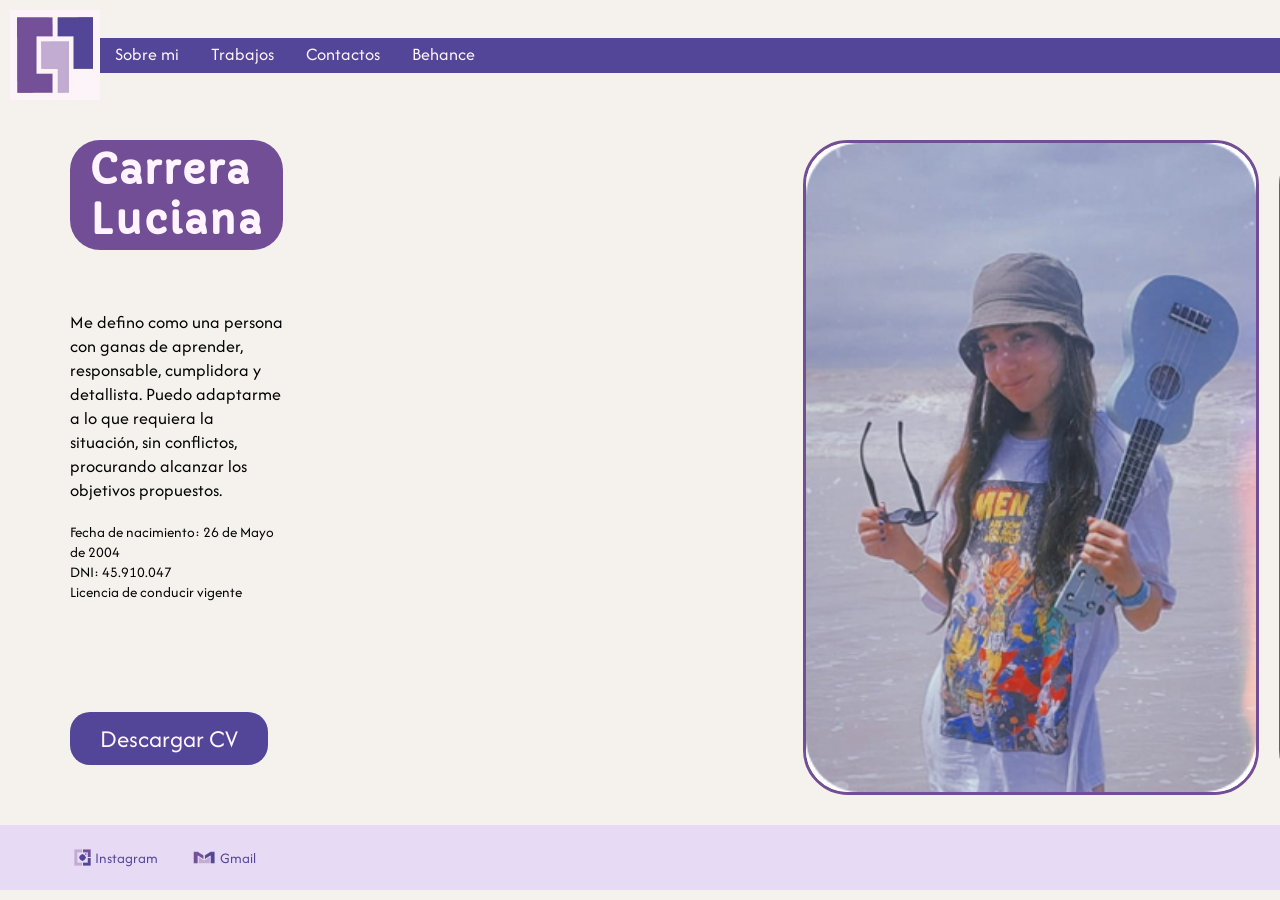
==== commit da05ae47: "me habia olvidado de linkear el nav" ====
--- a/index.html
+++ b/index.html
@@ -15,7 +15,7 @@
         <nav>
             <a href="sobre-mi.html" target="_self">Sobre mi</a>
             <a href="trabajos.html" target="_self">Trabajos</a>
-            <a href="Contactos.html" target="_self">Contactos</a>
+            <a href="contacto.html" target="_self">Contactos</a>
             <a href="https://www.behance.net/lucianacarrera1" target="_blank">Behance</a>
         </nav>
     </header>
--- a/estilos.css
+++ b/estilos.css
@@ -43,13 +43,13 @@
 h1 {
     font-family: "capriola", sans-serif;
     color: var(--crema);
-    font-size: 50px;
+    font-size: 40px;
     letter-spacing: 2px;
     background-color: var(--violeta-oscuro);
     border-radius: 30px;
     padding: 5px 20px 5px 20px;
     display: inline-block;
-    width: fit-content;
+    max-width: 400px;
 }
 
 h2 {
@@ -263,3 +263,41 @@
     margin: 20px 0 5px 0;
 }
 }
+
+/*contacto*/
+
+#maincontacto{
+    display: flex;
+    flex-direction: column;
+}
+
+form {
+    width: 100%;
+    height: auto;
+    border: 1px solid var(--violeta-oscuro);
+    display: flex;
+    flex-wrap: wrap;
+}
+
+form div {
+    width: 50%;
+    height: auto;
+    padding: 20px;
+    margin-bottom: 5px;
+}
+
+label{
+    display: block;
+}
+
+input {
+    width: 100%;
+    height: 30px;
+    background-color: var(--lila);
+    margin-bottom: 5px;
+}
+
+input[type=radio], input[type=checkbox] {
+    width: auto;
+    height: auto;
+}
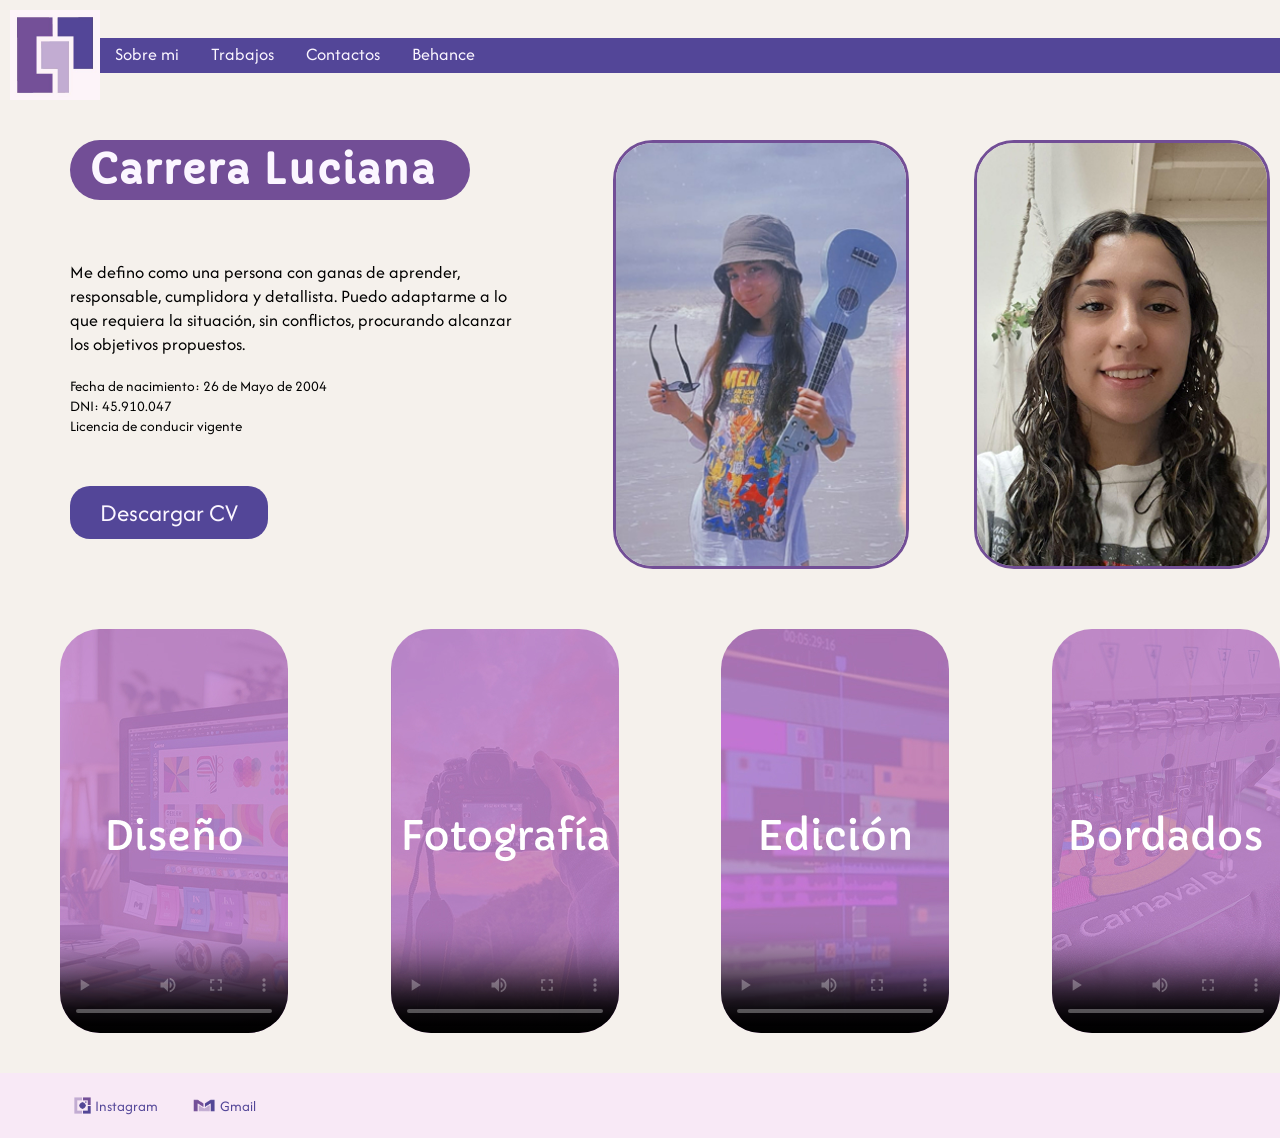
==== commit d2d5db42: "subi imagen para animación" ====
--- a/index.html
+++ b/index.html
@@ -7,6 +7,7 @@
     <title>Primer TP</title>
     <link rel="stylesheet" href="estilos.css" type="text/css">
     <link rel="icon" href="img/logo.jpg">
+    <meta name="viewport" content="width=device-width, initial-scale=1.0">
 </head>
 
 <body>
@@ -20,7 +21,7 @@
         </nav>
     </header>
 
-    <main>
+    <main id="mainindex">
         <section id="infopersonal">
             <article class="nombre">
                 <h1>Carrera Luciana</h1>
@@ -34,7 +35,7 @@
                         <li>Licencia de conducir vigente</li>
                     </ol>
                 </div>
-            <a class="botoncv" href="pdf/carrera_luciana_cv.pdf" download>Descargar CV</a>
+                <a class="botoncv" href="pdf/carrera_luciana_cv.pdf" download>Descargar CV</a>
             </article>
             <article class="imagenpersonal">
                 <img src="img/fotopersonal1.jpg" alt="fotopersonal1">
@@ -42,6 +43,33 @@
             </article>
         </section>
 
+        <section class="videos">
+            <video src="video/formatos/diseño.mp4" poster="img/poster/diseño.jpg" controls loop width="228"
+                height="404">
+                <source src="video/formatos/diseño.ogv" type="video/ogv">
+                <source src="video/formatos/diseño.webm" type="video/webm">
+            </video>
+
+            <div>
+                <video src="video/formatos/fotografia.mp4" poster="img/poster/fotografia.jpg" controls loop width="228"
+                    height="404">
+                    <source src="video/formatos/fotografia.ogv" type="video/ogv">
+                    <source src="video/formatos/fotografia.webm" type="video/webm">
+                </video>
+            </div>
+
+            <video src="video/formatos/edicion.mp4" poster="img/poster/edicion.jpg" controls loop width="228"
+                height="404">
+                <source src="video/formatos/edicion.ogv" type="video/ogv">
+                <source src="video/formatos/edicion.webm" type="video/webm">
+            </video>
+
+            <video src="video/formatos/bordados.mp4" poster="img/poster/bordados.jpg" controls loop width="228"
+                height="404">
+                <source src="video/formatos/bordados.ogv" type="video/ogv">
+                <source src="video/formatos/bordados.webm" type="video/webm">
+            </video>
+        </section>
     </main>
 
     <footer>
@@ -53,8 +81,7 @@
             </li>
             <li>
                 <img src="img/gmailvioleta.png" alt="g-mail" width="32" height="25">
-                <a href="mailto:lucianacarrera2605@gmail.com
-                subject=Hola%luciana" target="_top">Gmail</a>
+                <a href="mailto:lucianacarrera2605@gmail.comsubject=Hola%luciana" target="_top">Gmail</a>
             </li>
         </ul>
     </footer>
--- a/estilos.css
+++ b/estilos.css
@@ -110,12 +110,12 @@
 main {
     display: flex;
     width: 100%;
-    margin: 0 60px 0 60px;
+    padding: 0 0 0 60px;
 }
 
 footer {
     background-color: var(--footer);
-    margin: 20px 0 0 0;
+    margin: 40px 0 0 0;
 }
 
 article {
@@ -150,32 +150,59 @@
 }
 
 :root {
-    --crema: #FFF4FF;
+    --crema: #fbf6ff;
     --violeta-oscuro: #724E96;
     --lila: #D8CAE6;
     --nav: #534698;
-    --footer: #E7DAF4;
+    --footer: #f8e9f6;
 }
 
 /*index.html*/
-#mainsobremi {
-    gap: 400px;
+
+#mainindex {
+    display: flex;
+    flex-direction: column;
+    width: 100%;
+    min-height: auto;
+    overflow: hidden;
+    background-repeat: repeat-y;
+    background-position: right 0;
+    background-size: 462px;
+    animation-name: cambiatrama;
+    animation-duration: 2s;
+    animation-iteration-count: infinite;
+    animation-direction: alternate;
+    animation-timing-function: ease-in-out;
+}
+
+
+@keyframes cambiatrama {
+    0% {
+        background-image: url(img/trama1.png);
+    }
+
+    100% {
+        background-image: url(img/trama2.png);
+    }
 }
 
 #infopersonal {
     display: flex;
     flex-direction: row;
-    gap: 500px;
+    gap: 70px;
 }
 
 .imagenpersonal {
     display: flex;
     flex-direction: row;
-    gap: 20px;
+    gap: 65px;
+
     img {
         border: solid;
-        border-radius: 45px;
+        border-radius: 40px;
         border-color: var(--violeta-oscuro);
+        min-width: 150px;
+        object-fit: cover;
     }
 }
 
@@ -184,7 +211,7 @@
     color: var(--crema);
     padding: 10px 30px;
     border-radius: 20px;
-    margin: 70px 0 30px 0;
+    margin: 10px 0 30px 0;
     font-size: 25px;
     text-decoration: none;
     display: inline-block;
@@ -192,33 +219,80 @@
 }
 
 .botoncv:hover {
-background-color: var(--lila);
-color: var(--nav);
+    background-color: var(--lila);
+    color: var(--nav);
 }
 
 .nombre {
     max-width: 500px;
     display: flex;
     flex-direction: column;
+
     p {
         margin: 20px 0
     }
+
     div {
-    padding: 40px 0;
-    }
-}
+        padding: 40px 0;
+    }
+}
+
+
+
+.videos {
+    display: flex;
+    flex-direction: row;
+    max-width: 1255px;
+    justify-content: space-between;
+    padding: 50px 0 0 0;
+
+    div {
+        display: flex;
+        flex-direction: column;
+    }
+
+    video {
+        border-radius: 40px;
+    }
+}
+
+
 
 /*sobre-mi.html*/
+
+#mainsobremi {
+    gap: 400px;
+    background-image: url(img/trama1.png);
+    background-repeat: repeat-y;
+    background-position: right top;
+    animation-name: cambiar;
+    animation-duration: 2s;
+    animation-iteration-count: 1;
+    animation-fill-mode: forwards;
+    animation-timing-function: ease-in-out;
+}
+
+@keyframes cambiar {
+    0% {
+        background-size: 0px;
+    }
+
+    100% {
+        background-size: 200px;
+    }
+}
+
 .habilidadesection {
     display: flex;
     flex-direction: column;
     align-items: center;
-h3 {
-    background: var(--lila);
-    padding: 5px 40px;
-    border-radius: 20px;
-    margin: 0 10px 30px;
-}
+
+    h3 {
+        background: var(--lila);
+        padding: 5px 40px;
+        border-radius: 20px;
+        margin: 0 10px 30px;
+    }
 }
 
 .habilidades {
@@ -226,67 +300,126 @@
     flex-wrap: wrap;
     align-items: center;
     flex-direction: column;
-    height: 750px;
+    height: 700px;
     gap: 25px;
-li {
-    display: flex;
-    flex-direction: column;
-    align-items: center;
-}
- h4 {
-    padding: 0 0 7px;
-}
+
+    li {
+        display: flex;
+        flex-direction: column;
+        align-items: center;
+    }
+
+    h4 {
+        padding: 0 0 7px;
+    }
 }
 
 .estudios {
     max-width: 400px;
+
     article {
-        margin: 30px 0 30px 0;
-    }
+        margin: 40px 0;
+    }
+
     li {
         font-size: 18px;
     }
+
+    h4 {
+        padding: 10px 0;
+    }
 }
 
 /*trabajos.html*/
 #maintrabajos {
     display: flex;
     flex-direction: column;
+
     div {
-    display: flex;
-    flex-wrap: wrap;
-    max-width: 1920px;
-    padding: 10px 0px 10px 0px;
-    gap: 10px;
-} 
-h3 {
-    margin: 20px 0 5px 0;
-}
+        display: flex;
+        flex-wrap: wrap;
+        max-width: 1920px;
+        padding: 10px 0px 10px 0px;
+        gap: 10px;
+    }
+
+    h3 {
+        margin: 20px 0 5px 0;
+    }
+}
+
+.botonarriba {
+    position: fixed;
+    bottom: 41px;
+    margin: auto;
+    left: 0;
+    right: 0;
+    background-color: var(--violeta-oscuro);
+    color: var(--crema);
+    width: 100px;
+    height: 40px;
+    border-radius: 40px;
+    text-decoration: none;
+    display: flex;
+    justify-content: center;
+    align-items: center;
+    font-size: 20px;
+}
+
+.botonarriba:hover {
+    background-color: var(--lila);
+    color: var(--nav);
 }
 
 /*contacto*/
 
-#maincontacto{
-    display: flex;
-    flex-direction: column;
-}
+#maincontacto {
+    display: flex;
+    flex-direction: column;
+    background-repeat: no-repeat;
+    background-position: right 0;
+    background-size: 756px;
+    animation-name: cambiatrama;
+    animation-duration: 2s;
+    animation-iteration-count: infinite;
+    animation-direction: alternate;
+    animation-timing-function: ease-in;
+
+    h1 {
+        margin: 0 0 20px 0;
+    }
+
+    p {
+        margin: 0 0 10px 0;
+    }
+}
+
+
+@keyframes cambiatrama {
+    0% {
+        background-image: url(img/trama1.png);
+    }
+
+    100% {
+        background-image: url(img/trama2.png);
+    }
+}
+
 
 form {
     width: 100%;
+    max-width: 700px;
     height: auto;
-    border: 1px solid var(--violeta-oscuro);
-    display: flex;
-    flex-wrap: wrap;
+    display: flex;
+    flex-direction: column;
 }
 
 form div {
-    width: 50%;
-    height: auto;
-    padding: 20px;
+    width: 100%;
     margin-bottom: 5px;
 }
 
-label{
+label {
     display: block;
 }
 
@@ -297,7 +430,81 @@
     margin-bottom: 5px;
 }
 
-input[type=radio], input[type=checkbox] {
+input[type=radio],
+input[type=checkbox] {
     width: auto;
     height: auto;
-}+}
+
+.radio,
+.checkbox {
+    display: flex;
+    flex-direction: row;
+    gap: 15px;
+    flex-wrap: wrap;
+}
+
+textarea {
+    width: 100%;
+    height: 66px;
+    background-color: var(--footer);
+}
+
+@media screen and (max-width: 500px) {
+
+    nav {
+        height: auto;
+        padding: 10px;
+    }
+
+    #infopersonal {
+        flex-direction: column;
+        gap: 0px;
+        /*si le saco el gap me hace un espacio*/
+    }
+
+    .imagenpersonal {
+        flex-direction: row;
+        justify-content: space-between;
+        gap: 20px;
+
+        img {
+            width: 45%;
+            height: auto;
+        }
+    }
+
+    .videos {
+        flex-direction: column;
+        align-items: center;
+        gap: 20px;
+    }
+
+    .botoncv {
+        font-size: 18px;
+        padding: 8px 20px;
+        margin: 20px 0;
+    }
+
+    #mainindex {
+        animation-name: none;
+        padding: 0 20px;
+    }
+
+    .nombre {
+        h1 {
+            background-size: 40%;
+        }
+        p {
+            margin: 20px 0;
+        }
+        div {
+            padding: 10px 0;
+        }
+        }
+    
+    footer {
+        display: flex;
+        justify-content: center;
+        }
+    }
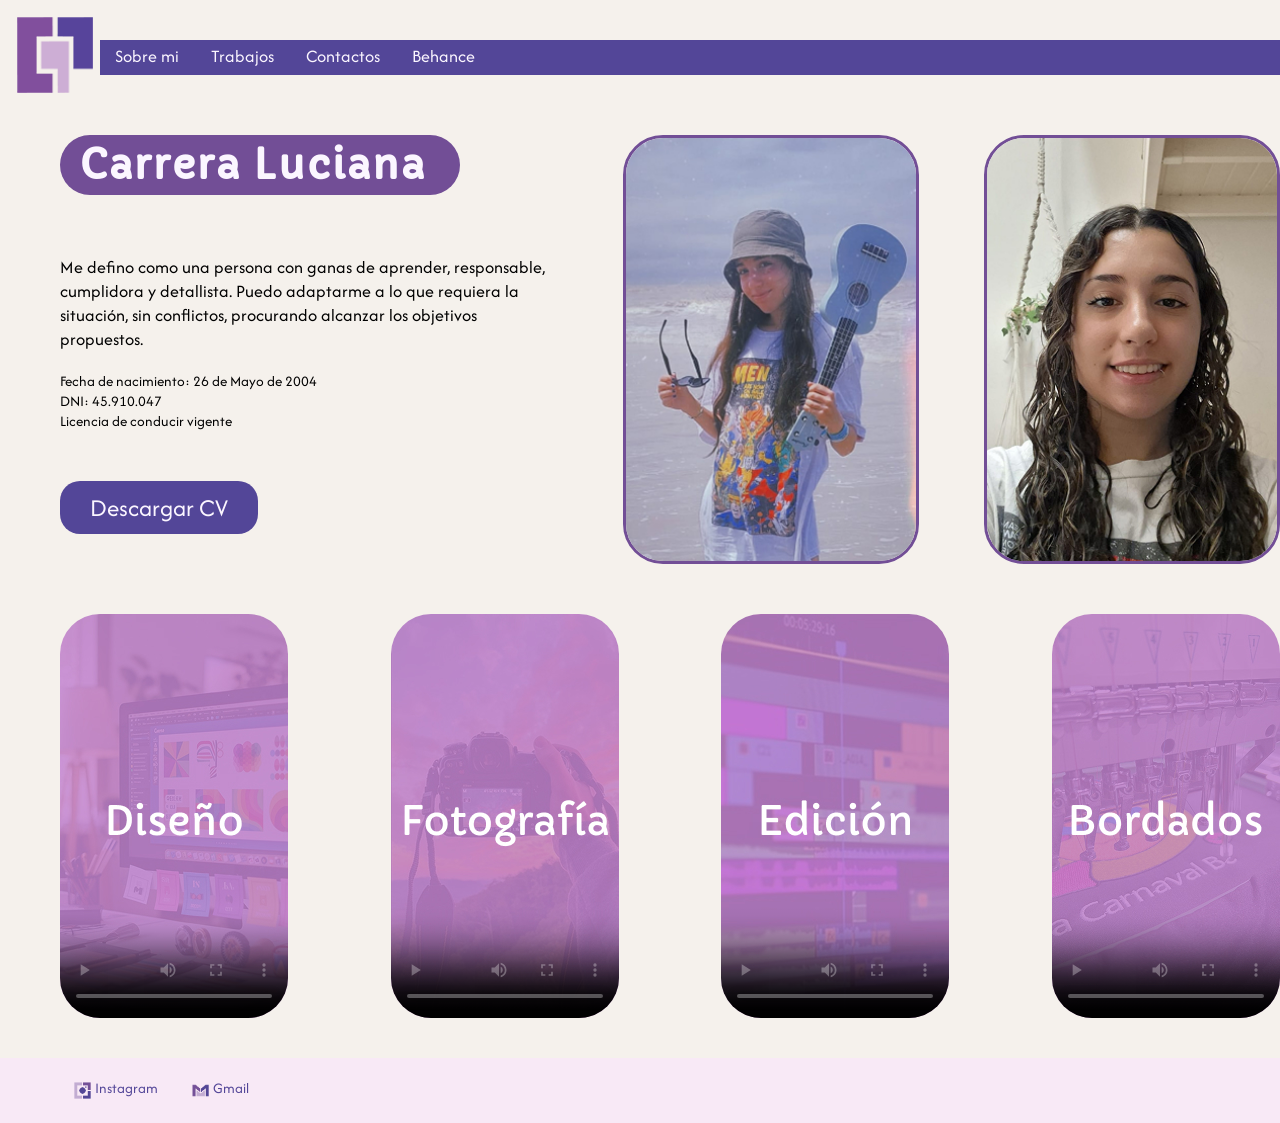
==== commit 29c0cf1a: "ajuste de videos" ====
--- a/index.html
+++ b/index.html
@@ -4,15 +4,17 @@
 
 <head>
     <meta charset="utf-8" />
-    <title>Primer TP</title>
+    <title>Carrera Luciana</title>
     <link rel="stylesheet" href="estilos.css" type="text/css">
-    <link rel="icon" href="img/logo.jpg">
+    <link rel="icon" href="img/logoj.jpg">
     <meta name="viewport" content="width=device-width, initial-scale=1.0">
 </head>
 
 <body>
     <header>
-        <img class="foto" src="img/logoj.jpg" alt="foto de perfil" width="90" height="90" />
+        <a href="index.html">
+            <img class="foto" src="img/logo.png" alt="logo" width="90" height="90" />
+        </a>
         <nav>
             <a href="sobre-mi.html" target="_self">Sobre mi</a>
             <a href="trabajos.html" target="_self">Trabajos</a>
@@ -44,30 +46,22 @@
         </section>
 
         <section class="videos">
-            <video src="video/formatos/diseño.mp4" poster="img/poster/diseño.jpg" controls loop width="228"
+            <video src="videos/diseño.mp4" poster="img/poster/diseño.jpg" controls loop width="228" height="404">
+                <source src="videos/diseño.ogv" type="video/ogv">
+                <source src="videos/diseño.webm" type="video/webm">
+            </video>
+            <video src="videos/fotografia.mp4" poster="img/poster/fotografia.jpg" controls loop width="228"
                 height="404">
-                <source src="video/formatos/diseño.ogv" type="video/ogv">
-                <source src="video/formatos/diseño.webm" type="video/webm">
+                <source src="videos/fotografia.ogv" type="video/ogv">
+                <source src="videos/fotografia.webm" type="video/webm">
             </video>
-
-            <div>
-                <video src="video/formatos/fotografia.mp4" poster="img/poster/fotografia.jpg" controls loop width="228"
-                    height="404">
-                    <source src="video/formatos/fotografia.ogv" type="video/ogv">
-                    <source src="video/formatos/fotografia.webm" type="video/webm">
-                </video>
-            </div>
-
-            <video src="video/formatos/edicion.mp4" poster="img/poster/edicion.jpg" controls loop width="228"
-                height="404">
-                <source src="video/formatos/edicion.ogv" type="video/ogv">
-                <source src="video/formatos/edicion.webm" type="video/webm">
+            <video src="videos/edicion.mp4" poster="img/poster/edicion.jpg" controls loop width="228" height="404">
+                <source src="videos/edicion.ogv" type="video/ogv">
+                <source src="videos/edicion.webm" type="video/webm">
             </video>
-
-            <video src="video/formatos/bordados.mp4" poster="img/poster/bordados.jpg" controls loop width="228"
-                height="404">
-                <source src="video/formatos/bordados.ogv" type="video/ogv">
-                <source src="video/formatos/bordados.webm" type="video/webm">
+            <video src="videos/bordados.mp4" poster="img/poster/bordados.jpg" controls loop width="228" height="404">
+                <source src="videos/bordados.ogv" type="video/ogv">
+                <source src="videos/bordados.webm" type="video/webm">
             </video>
         </section>
     </main>
@@ -75,14 +69,21 @@
     <footer>
         <ul class="gris">
             <li>
-                <img src="img/instagramvioleta.png" alt="instagram" width="25" height="25">
                 <a href="http://www.instagram.com/lulic_design?igsh=MWIyaWJsNm51OXBpMw==" target="_blank"
-                    rel="noopener noreferrer">Instagram</a>
+                    rel="noopener noreferrer">
+                    <img class="ignormal" src="img/instagramvioleta.png" alt="instagram" width="25" height="25">
+                    <img class="ighover" src="img/instagramhover.png" alt="instagram" width="25" height="25">
+                    Instagram
+                </a>
             </li>
             <li>
-                <img src="img/gmailvioleta.png" alt="g-mail" width="32" height="25">
-                <a href="mailto:lucianacarrera2605@gmail.comsubject=Hola%luciana" target="_top">Gmail</a>
-            </li>
+                <a href="mailto:lucianacarrera2605@gmail.com?subject=Hola%luciana" target="_top"
+                    rel="noopener noreferrer">
+                    <img class="gmnormal" src="img/gmailvioleta.png" alt="g-mail" width="25" height="25">
+                    <img class="gmhover" src="img/gmailhover.png" alt="g-mail" width="25" height="25">
+                    Gmail
+                </a>
+            </li> 
         </ul>
     </footer>
 </body>
--- a/estilos.css
+++ b/estilos.css
@@ -118,10 +118,6 @@
     margin: 40px 0 0 0;
 }
 
-article {
-    margin: 10px;
-}
-
 .gris {
     padding: 20px 0 20px 0;
     display: flex;
@@ -147,6 +143,20 @@
     color: var(--crema);
     font-size: 15px;
     font-style: italic;
+}
+
+.ighover, .gmhover {
+    display: none;
+}
+
+.gris a:hover .ignormal,
+.gris a:hover .gmnormal {
+    display: none;
+}
+
+.gris a:hover .ighover,
+.gris a:hover .gmhover {
+    display: block;
 }
 
 :root {
@@ -175,7 +185,6 @@
     animation-timing-function: ease-in-out;
 }
 
-
 @keyframes cambiatrama {
     0% {
         background-image: url(img/trama1.png);
@@ -237,29 +246,18 @@
     }
 }
 
-
-
 .videos {
     display: flex;
     flex-direction: row;
     max-width: 1255px;
     justify-content: space-between;
     padding: 50px 0 0 0;
-
-    div {
-        display: flex;
-        flex-direction: column;
-    }
-
     video {
         border-radius: 40px;
     }
 }
 
-
-
 /*sobre-mi.html*/
-
 #mainsobremi {
     gap: 400px;
     background-image: url(img/trama1.png);
@@ -334,7 +332,6 @@
 #maintrabajos {
     display: flex;
     flex-direction: column;
-
     div {
         display: flex;
         flex-wrap: wrap;
@@ -342,7 +339,6 @@
         padding: 10px 0px 10px 0px;
         gap: 10px;
     }
-
     h3 {
         margin: 20px 0 5px 0;
     }
@@ -372,7 +368,6 @@
 }
 
 /*contacto*/
-
 #maincontacto {
     display: flex;
     flex-direction: column;
@@ -384,27 +379,13 @@
     animation-iteration-count: infinite;
     animation-direction: alternate;
     animation-timing-function: ease-in;
-
     h1 {
         margin: 0 0 20px 0;
     }
-
     p {
         margin: 0 0 10px 0;
     }
 }
-
-
-@keyframes cambiatrama {
-    0% {
-        background-image: url(img/trama1.png);
-    }
-
-    100% {
-        background-image: url(img/trama2.png);
-    }
-}
-
 
 form {
     width: 100%;
@@ -450,11 +431,29 @@
     background-color: var(--footer);
 }
 
+
 @media screen and (max-width: 500px) {
+
 
     nav {
         height: auto;
         padding: 10px;
+    }
+
+    footer {
+        display: flex;
+        justify-content: center;
+        margin: 10px;
+    }
+
+    main {
+        padding: 0 30px;
+    }
+
+
+    /*index.html_media500px*/
+    #mainindex {
+        animation-name: none;
     }
 
     #infopersonal {
@@ -464,10 +463,8 @@
     }
 
     .imagenpersonal {
-        flex-direction: row;
         justify-content: space-between;
         gap: 20px;
-
         img {
             width: 45%;
             height: auto;
@@ -480,31 +477,68 @@
         gap: 20px;
     }
 
-    .botoncv {
-        font-size: 18px;
-        padding: 8px 20px;
-        margin: 20px 0;
-    }
-
-    #mainindex {
-        animation-name: none;
-        padding: 0 20px;
-    }
-
     .nombre {
-        h1 {
-            background-size: 40%;
-        }
-        p {
-            margin: 20px 0;
-        }
         div {
             padding: 10px 0;
         }
+    }
+
+    /*sobre-mi.html_media500px*/
+    #mainsobremi {
+        animation-name: none;
+        background-size: 0;
+        display: flex;
+        flex-direction: column;
+        gap: 30px;
+    }
+
+    .estudios {
+        article {
+            margin: 20px 0;
         }
-    
-    footer {
+    }
+
+    /*trabajos.html_media500px*/
+    #maintrabajos {
         display: flex;
-        justify-content: center;
+        flex-direction: column;
+        align-items: center;
+
+        div {
+            justify-content: center;
         }
-    }+
+        h3 {
+            text-align: center;
+        }
+        
+        h1 {
+        text-align: center;
+    }
+    }
+
+    .botonarriba {
+        width: 60px;
+        height: 60px;
+        font-size: 24px;
+    }
+
+    /*contacto.html_media500px*/
+    #maincontacto {
+        background-size: 300px;
+        background-position: bottom;
+        animation-name: cambiatrama;
+        animation-duration: 2s;
+        animation-iteration-count: infinite;
+        animation-direction: alternate;
+        animation-timing-function: ease-in;
+    }
+
+    form {
+        margin: 0 0 300px 0;
+    }
+
+    textarea {
+        height: 120px;
+    }
+}
